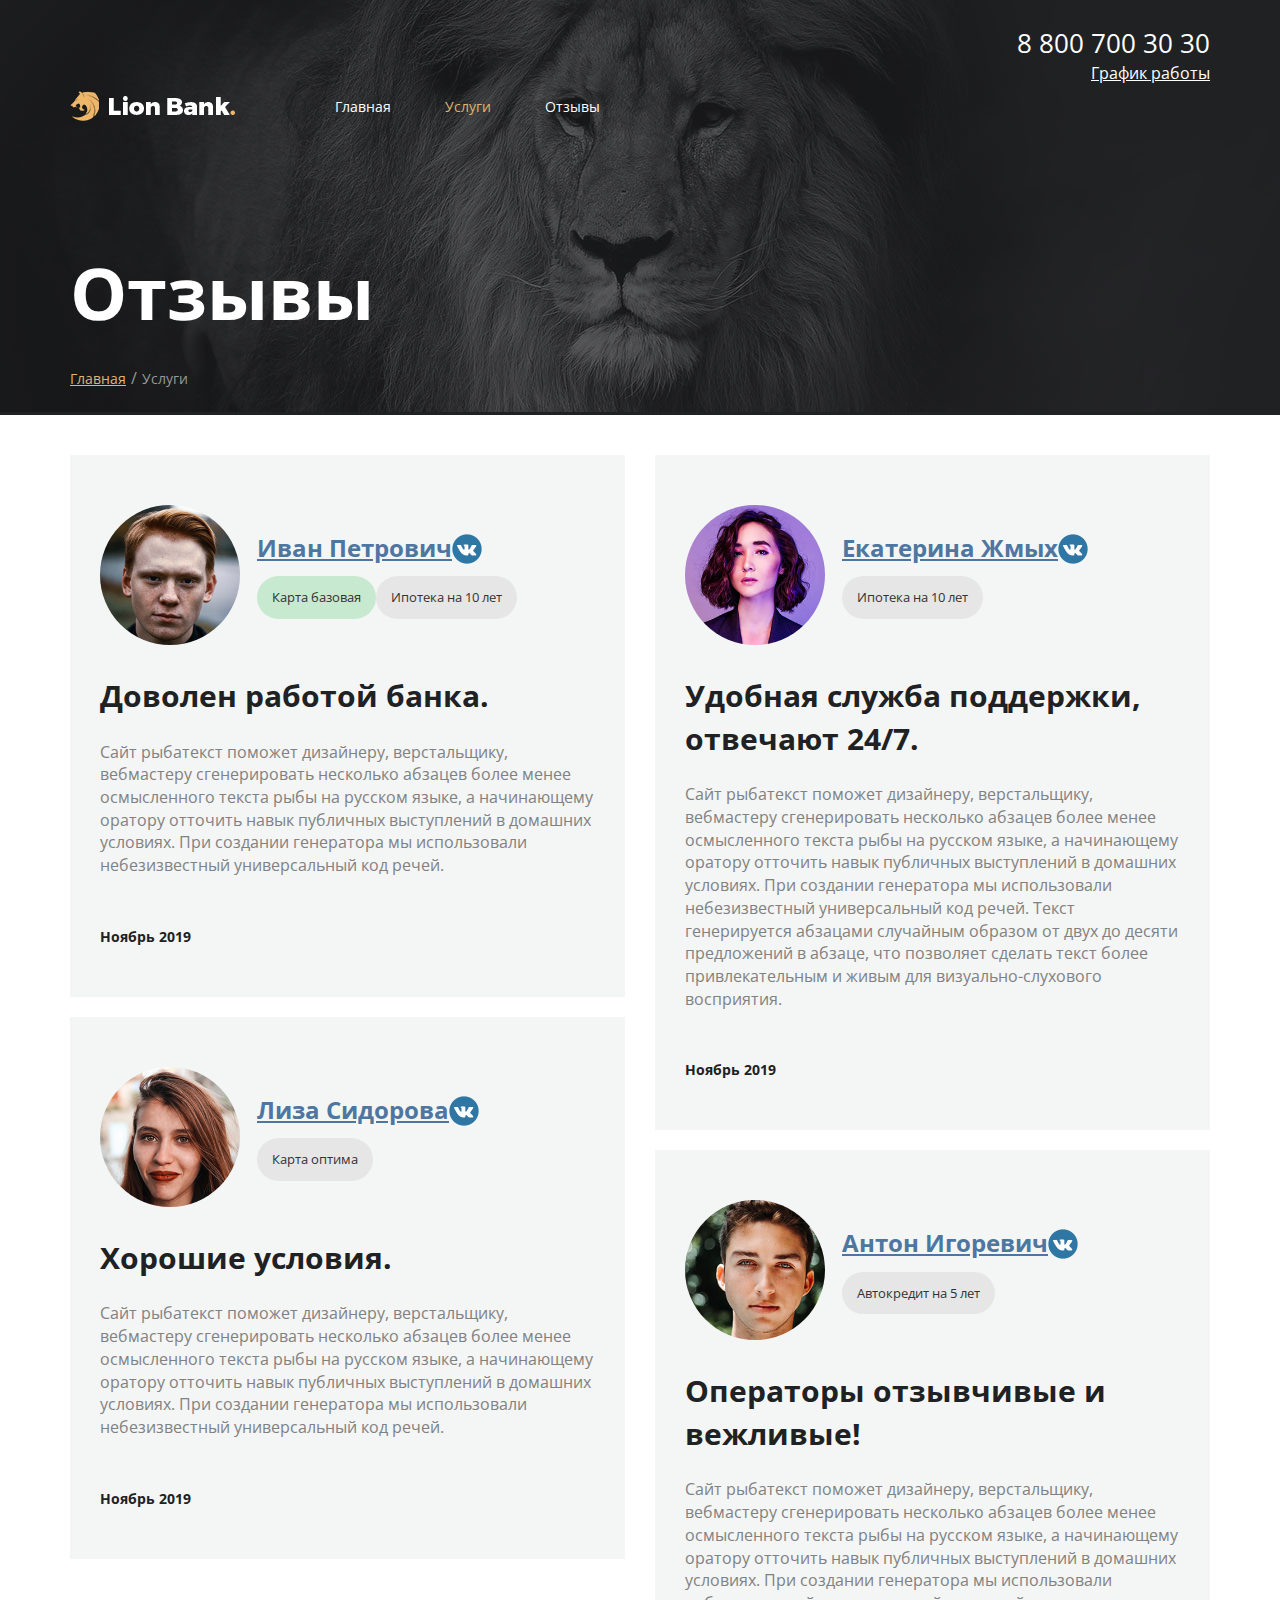
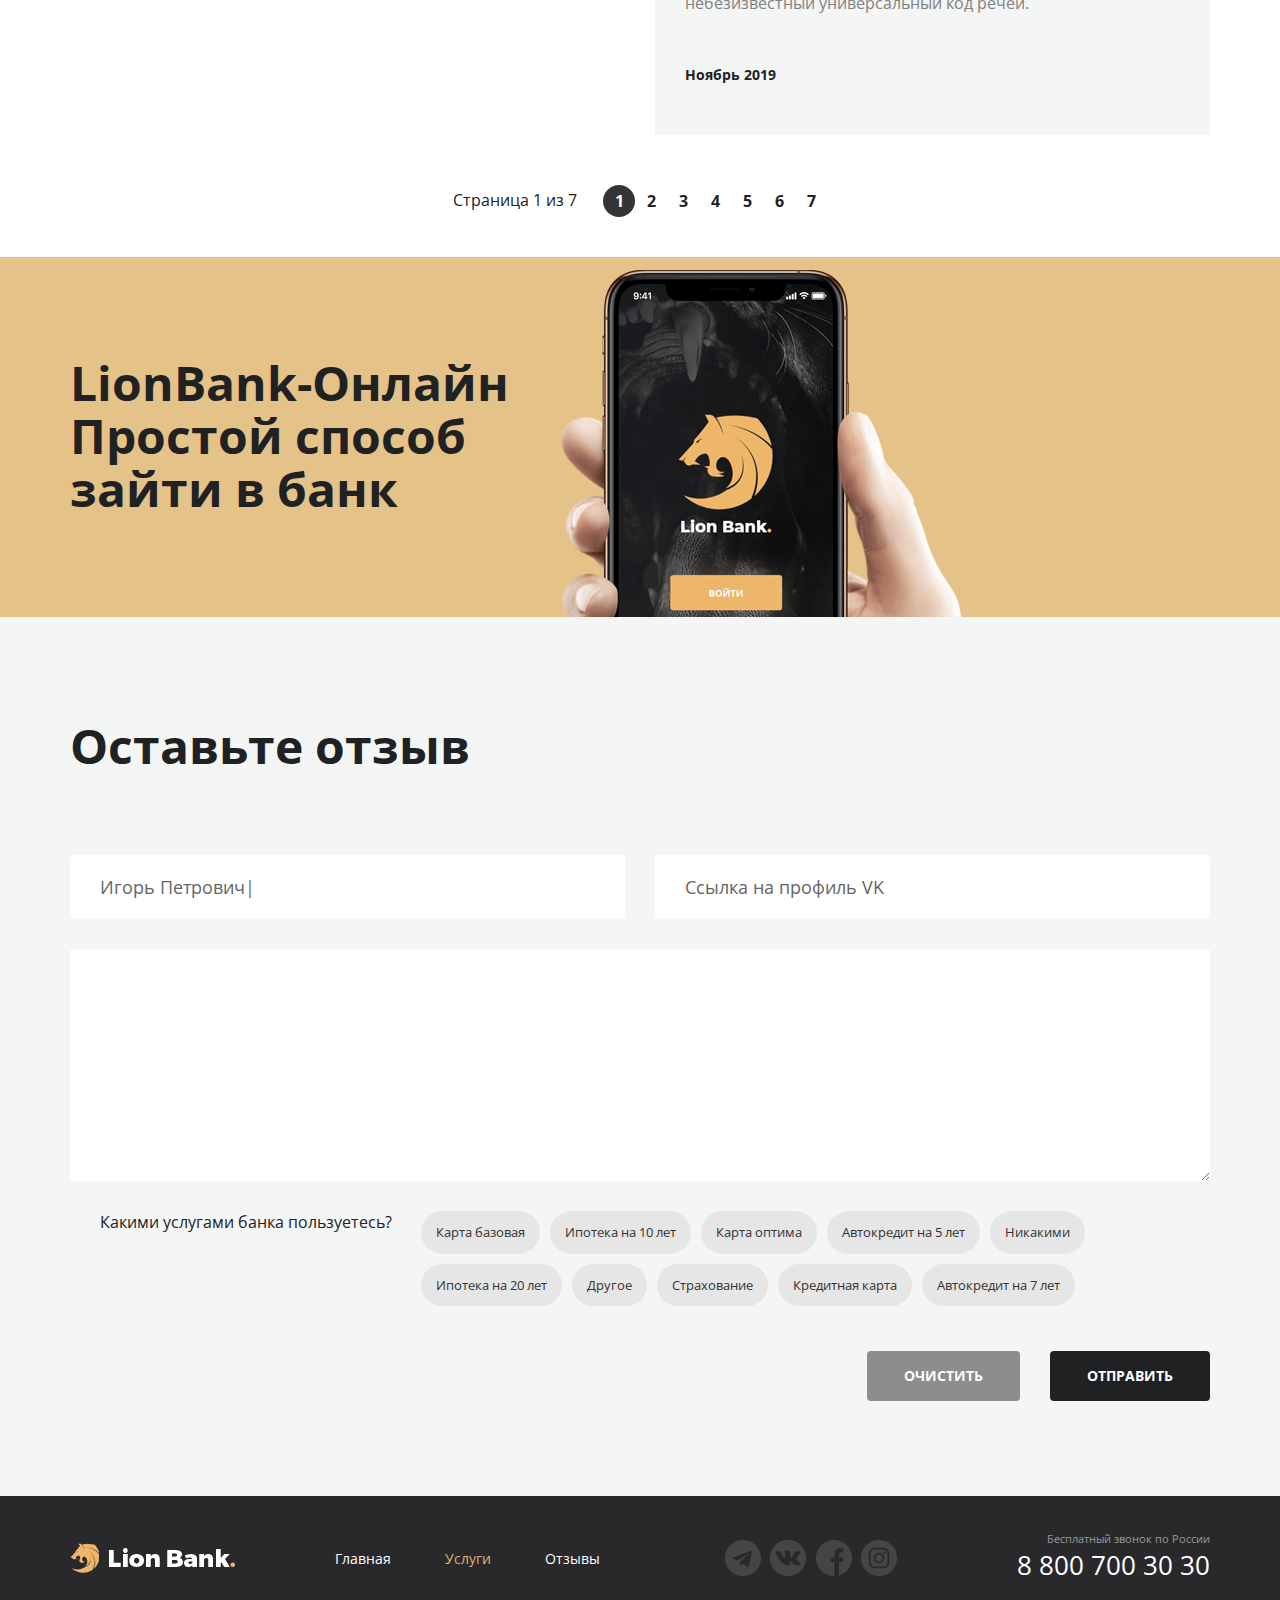
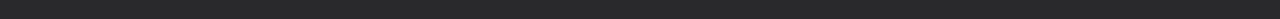
==== reviews.html @ 111468b6 "Add files via upload" ====
<!DOCTYPE html>
<html lang="ru">
<head>
  <meta charset="UTF-8">
  <meta name="viewport" content="width=1200, initial-scale=1.0">
  <link rel="stylesheet" href="./css/main.css">
  <title>Reviews</title>
</head>
<body>
  <div class="wrapper">
    <section class="top-line">
      <div class="container top-line__container">
        <header class="header top-line__header">
          <div class="header__col">
           <a href="/" class="logo">
             <img src="./images/logo.png" alt="lion bank logo" class="logo__img">
            </a>
            <nav class="menu">
              <ul class="menu__list">
                <li class="menu__item">
                 <a href="./main.html" class="menu__link">Главная</a>
                </li>
                <li class="menu__item menu__item--active">
                 <a href="./services.html" class="menu__link">Услуги</a>
                </li>
                <li class="menu__item">
                 <a href="./reviews.html" class="menu__link">Отзывы</a>
                </li>
              </ul>
            </nav>
          </div>
          <div class="header__col header__col--align--right">
           <address class="contacts">
             <a href="tel:+78007003030" class="contacts__phone">8 800 700 30 30</a>
             <div class="contact__dropdown-title">
              <a href="#" class=".contact__dropdown-link">
                График работы
              </a>
              <div class="contact__dropdown-menu">
                <div class="contact__dropdown-days">
                      пн-вс: 09:00 - 20:00
                      Обед: 14:00-14:30
                </div>
              </div>
            </div>
           </address>
          </div>
        </header>
        <h1 class="page-title">Отзывы</h1>
        <nav class="breadcrumbs">
          <ul class="breadcrumbs__list">
            <li class="breadcrumbs__item">
              <a href="./main.html" class="breadcrumbs__link">Главная</a>
            </li>
            <li class="breadcrumbs__item breadcrumbs__item--active">
              <a href="./services.html" class="breadcrumbs__link">Услуги</a>
            </li>
          </ul>
        </nav>
      </div>
    </section>
    <main class="page-content">
      <div class="container">
        <ul class="reviews">
          <li class="reviews__item review">
            <div class="review__header">
              <div class="review__photo">
                <div class="avatar">
                  <img src="./images/content/reviews/ginger.jpg" alt="ginger" class="avatar__img">
                </div>
              </div>
              <div class="review__userdata">
                <a href="#" class="review__user">Иван Петрович</a>
                <ul class="review__tag">
                  <li class="review__tag-item tag tag--bg--green">
                    Карта базовая
                  </li>
                  <li class="review__tag-item tag">
                    Ипотека на 10 лет
                  </li>
                </ul>
              </div>
            </div>
            <div class="review__content">
              <h3 class="review__title">Доволен работой банка.</h3>
              <div class="review__content-text">
                <p>
                  Сайт рыбатекст поможет дизайнеру, 
                  верстальщику, вебмастеру сгенерировать 
                  несколько абзацев более менее осмысленного 
                  текста рыбы на русском языке, а начинающему 
                  оратору отточить навык публичных выступлений 
                  в домашних условиях. При создании генератора 
                  мы использовали небезизвестный универсальный код речей. 
                </p>
              </div>
              <div class="review__date">
                Ноябрь 2019
              </div>
            </div>
          </li>
          <li class="reviews__item review">
            <div class="review__header">
              <div class="review__photo">
                <div class="avatar">
                  <img src="./images/content/reviews/liza.jpg" alt="liza" class="avatar__img">
                </div>
              </div>
              <div class="review__userdata">
                <a href="#" class="review__user">Лиза Сидорова</a>
                <ul class="review__tag">
                  <li class="review__tag-item tag">
                    Карта оптима
                  </li>
                </ul>
              </div>
            </div>
            <div class="review__content">
              <h3 class="review__title">Хорошие условия.</h3>
              <div class="review__content-text">
                <p>
                  Сайт рыбатекст поможет дизайнеру, 
                  верстальщику, вебмастеру сгенерировать 
                  несколько абзацев более менее осмысленного 
                  текста рыбы на русском языке, а начинающему 
                  оратору отточить навык публичных выступлений 
                  в домашних условиях. При создании генератора 
                  мы использовали небезизвестный универсальный код речей. 
                </p>
              </div>
              <div class="review__date">
                Ноябрь 2019
              </div>
            </div>
          </li>
          <li class="reviews__item review">
            <div class="review__header">
              <div class="review__photo">
                <div class="avatar">
                  <img src="./images/content/reviews/girl.jpg" alt="girl" class="avatar__img">
                </div>
              </div>
              <div class="review__userdata">
                <a href="#" class="review__user">Екатерина Жмых</a>
                <ul class="review__tag">
                  <li class="review__tag-item tag">
                    Ипотека на 10 лет
                  </li>
                </ul>
              </div>
            </div>
            <div class="review__content">
              <h3 class="review__title">
                Удобная служба поддержки,
                отвечают 24/7.
              </h3>
              <div class="review__content-text">
                <p>
                  Сайт рыбатекст поможет дизайнеру, 
                  верстальщику, вебмастеру сгенерировать 
                  несколько абзацев более менее осмысленного 
                  текста рыбы на русском языке, а начинающему 
                  оратору отточить навык публичных выступлений 
                  в домашних условиях. При создании генератора мы 
                  использовали небезизвестный универсальный код речей. 
                  Текст генерируется абзацами случайным образом от двух 
                  до десяти предложений в абзаце, что позволяет сделать 
                  текст более привлекательным и живым для визуально-слухового восприятия.
                </p>
              </div>
              <div class="review__date">
                Ноябрь 2019
              </div>
            </div>
          </li>
          <li class="reviews__item review">
            <div class="review__header">
              <div class="review__photo">
                <div class="avatar">
                  <img src="./images/content/reviews/guy.jpg" alt="guy" class="avatar__img">
                </div>
              </div>
              <div class="review__userdata">
                <a href="#" class="review__user">Антон Игоревич</a>
                <ul class="review__tag">
                  <li class="review__tag-item tag">
                    Автокредит на 5 лет
                  </li>
                </ul>
              </div>
            </div>
            <div class="review__content">
              <h3 class="review__title">
                Операторы отзывчивые 
                и вежливые!
              </h3>
              <div class="review__content-text">
                <p>
                  Сайт рыбатекст поможет дизайнеру, 
                  верстальщику, вебмастеру сгенерировать 
                  несколько абзацев более менее осмысленного 
                  текста рыбы на русском языке, а начинающему 
                  оратору отточить навык публичных выступлений 
                  в домашних условиях. При создании генератора 
                  мы использовали небезизвестный универсальный код речей. 
                </p>
              </div>
              <div class="review__date">
                Ноябрь 2019
              </div>
            </div>
          </li>
        </ul>
        <div class="pager pager--theme--light">
          <div class="pager__display">
           Страница 1 из 7
          </div>
          <ul class="pager__list">
           <li class="pager__item pager__item--active"><a href="#" class="pager__link">1</a></li>
           <li class="pager__item"><a href="#" class="pager__link">2</a></li>
           <li class="pager__item"><a href="#" class="pager__link">3</a></li>
           <li class="pager__item"><a href="#" class="pager__link">4</a></li>
           <li class="pager__item"><a href="#" class="pager__link">5</a></li>
           <li class="pager__item"><a href="#" class="pager__link">6</a></li>
           <li class="pager__item"><a href="#" class="pager__link">7</a></li>
         </ul>
        </div>
      </div>
    </main>
    <section class="separator">
     <div class="container">
       <div class="separator__content">
         <h2 class="separator__title">
          LionBank-Онлайн
          Простой способ 
          зайти в банк
         </h2>
       </div>
     </div>
    </section>
    <section class="inner-section inner-section--bg--grey">
      <div class="container">
        <h2 class="inner-section__title">Оставьте отзыв</h2>
        <form class="form">
          <div class="form__row">
            <input type="text"  placeholder="Игорь Петрович|" class="form__input">
            <input type="text" placeholder="Ссылка на профиль VK" class="form__input">
          </div>
          <div class="form__row">
            <textarea name="text" class="form__input form__input--textarea"></textarea>
          </div>
          <div class="form__controls">
            <div class="form__controls-title">
              Какими услугами банка пользуетесь?
            </div>
            <ul class="controls">
              <li class="controls__item">
                <label class="controls__elem">
                  <input type="checkbox" class="controls__checkbox">
                  <div class="tag controls__tag">Карта базовая</div>
                </label>
              </li>
              <li class="controls__item">
                <label class="controls__elem">
                  <input type="checkbox" class="controls__checkbox">
                  <div class="tag controls__tag">Ипотека на 10 лет</div>
                </label>
              </li>
              <li class="controls__item">
                <label class="controls__elem">
                  <input type="checkbox" class="controls__checkbox">
                  <div class="tag controls__tag">Карта оптима</div>
                </label>
              </li>
              <li class="controls__item">
                <label class="controls__elem">
                  <input type="checkbox" class="controls__checkbox">
                  <div class="tag controls__tag">Автокредит на 5 лет</div>
                </label>
              </li>
              <li class="controls__item">
                <label class="controls__elem">
                  <input type="checkbox" class="controls__checkbox">
                  <div class="tag controls__tag">Никакими</div>
                </label>
              </li>
              <li class="controls__item">
                <label class="controls__elem">
                  <input type="checkbox" class="controls__checkbox">
                  <div class="tag controls__tag">Ипотека на 20 лет</div>
                </label>
              </li>
              <li class="controls__item">
                <label class="controls__elem">
                  <input type="checkbox" class="controls__checkbox">
                  <div class="tag controls__tag">Другое</div>
                </label>
              </li>
              <li class="controls__item">
                <label class="controls__elem">
                  <input type="checkbox" class="controls__checkbox">
                  <div class="tag controls__tag">Страхование </div>
                </label>
              </li>
              <li class="controls__item">
                <label class="controls__elem">
                  <input type="checkbox" class="controls__checkbox">
                  <div class="tag controls__tag">Кредитная карта</div>
                </label>
              </li>
              <li class="controls__item">
                <label class="controls__elem">
                  <input type="checkbox" class="controls__checkbox">
                  <div class="tag controls__tag">Автокредит на 7 лет</div>
                </label>
              </li>
            </ul>
          </div>
          <div class="form__btns">
            <button type="reset" class="btn form__btn btn--color--grey">очистить</button>
            <button type="submit" class="btn form__btn btn--color--black">отправить</button>
          </div>
        </form>
      </div>
    </section>
    <footer class="inner-footer">
      <div class="container inner-footer__container">
        <div class="footer">
          <div class="footer__col">
           <a href="/" class="logo">
             <img src="./images/logo.png" alt="lion bank logo" class="logo__img">
            </a>
            <nav class="menu">
              <ul class="menu__list">
                <li class="menu__item">
                 <a href="./main.html" class="menu__link">Главная</a>
                </li>
                <li class="menu__item menu__item--active">
                 <a href="./services.html" class="menu__link">Услуги</a>
                </li>
                <li class="menu__item">
                 <a href="./reviews.html" class="menu__link">Отзывы</a>
                </li>
              </ul>
            </nav>
          </div>
          <div class="footter__col footer__col--align--right">
           <ul class="socials">
             <li class="socials__item socials__item--icon--telegram">
               <a href="#" class="socials__link"></a>
             </li>
             <li class="socials__item socials__item--icon--vk">
              <a href="#" class="socials__link"></a>
            </li>
            <li class="socials__item socials__item--icon--fb">
              <a href="#" class="socials__link"></a>
            </li>
            <li class="socials__item socials__item--icon--insta">
              <a href="#" class="socials__link"></a>
            </li>
           </ul>
           <address class="contacts">
             <div class="contacts__desc">
              Бесплатный звонок по России
             </div>
             <a href="tel:+78007003030" class="contacts__phone">8 800 700 30 30</a>
           </address>
          </div>
        </div>
      </div>
    </footer>
  </div>
</body>
</html>
---- css/main.css ----
@import url('./layout/fonts.css');
@import url('./layout/normalize.css');
@import url('./layout/bases.css');
@import url('./blocks/header.css');
@import url('./blocks/offers.css');
@import url('./blocks/news.css');
@import url('./blocks/paginator.css');
@import url('./blocks/about.css');
@import url('./blocks/footer.css');
@import url('./blocks/main-content.css');
@import url('./blocks/partners.css');
@import url('./blocks/reviews.css');
@import url('./blocks/separator.css');
@import url('./blocks/form.css');
@import url('./blocks/animation.css');
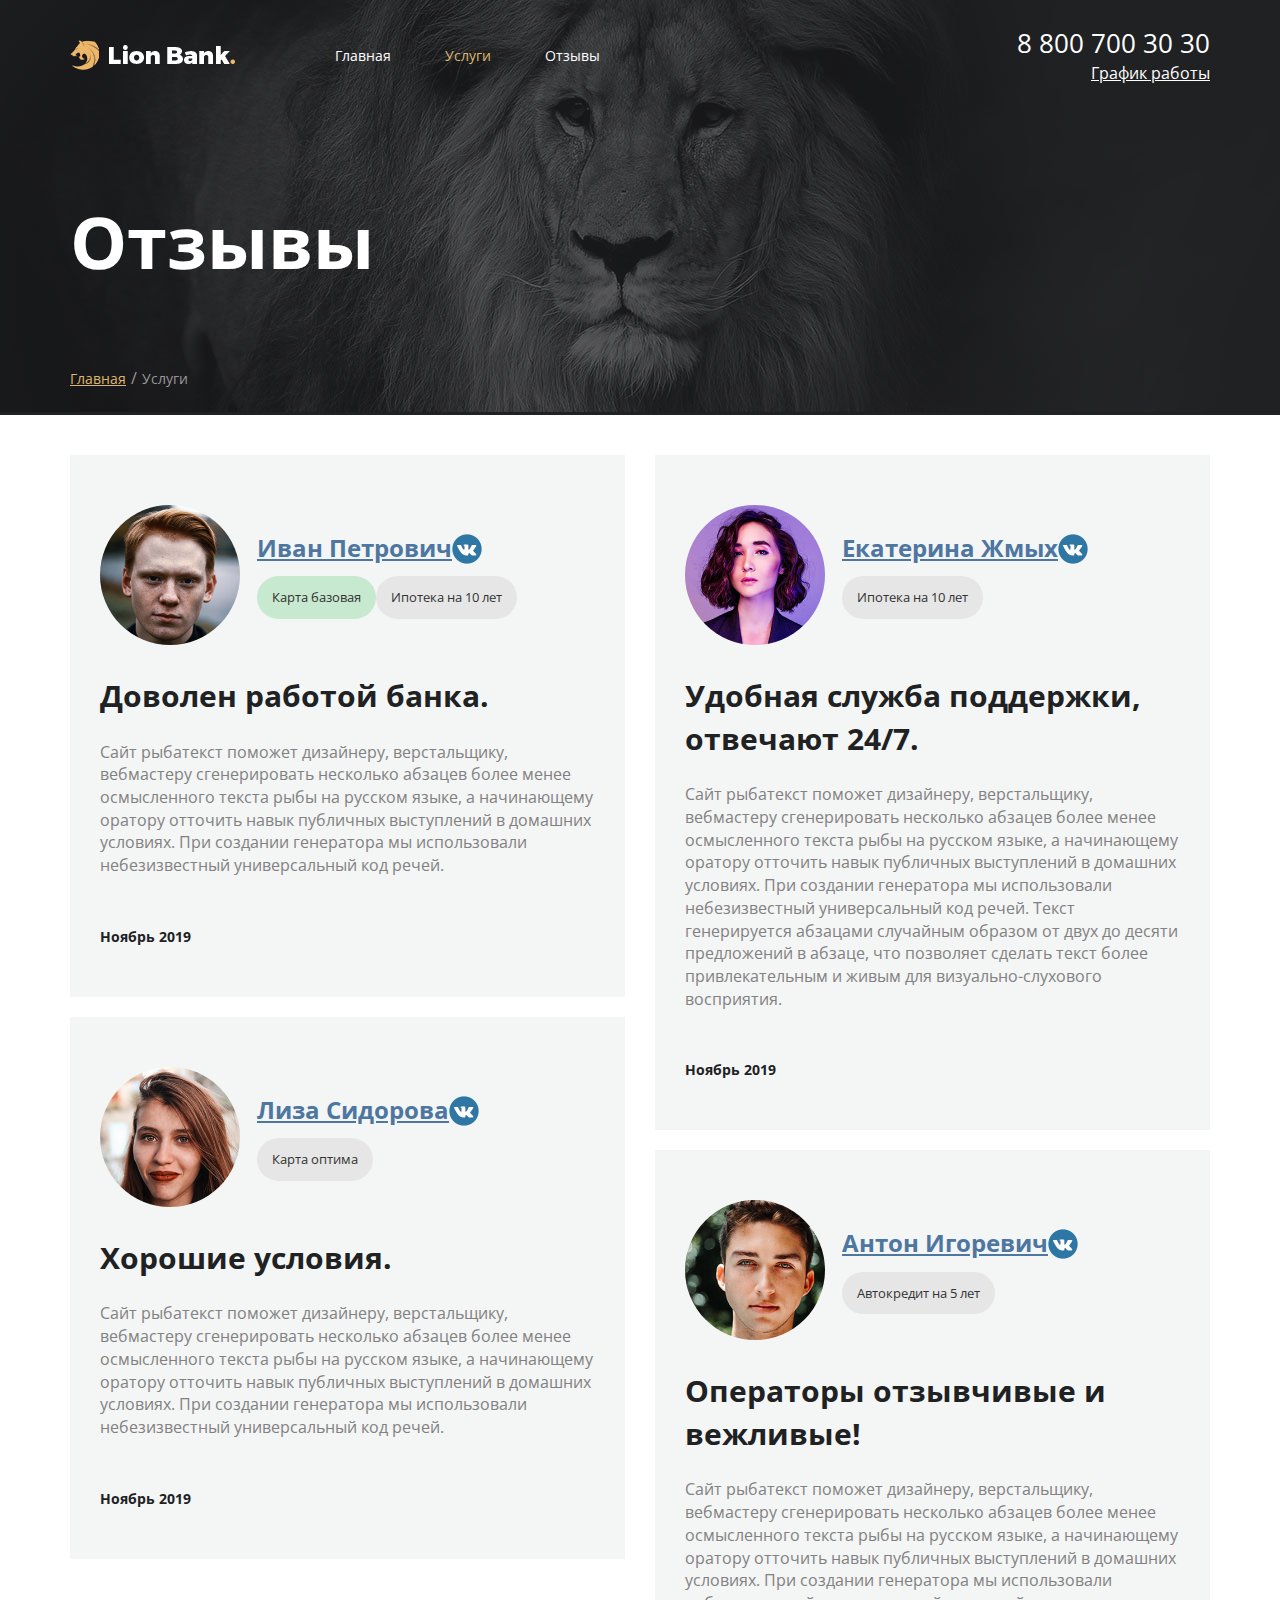
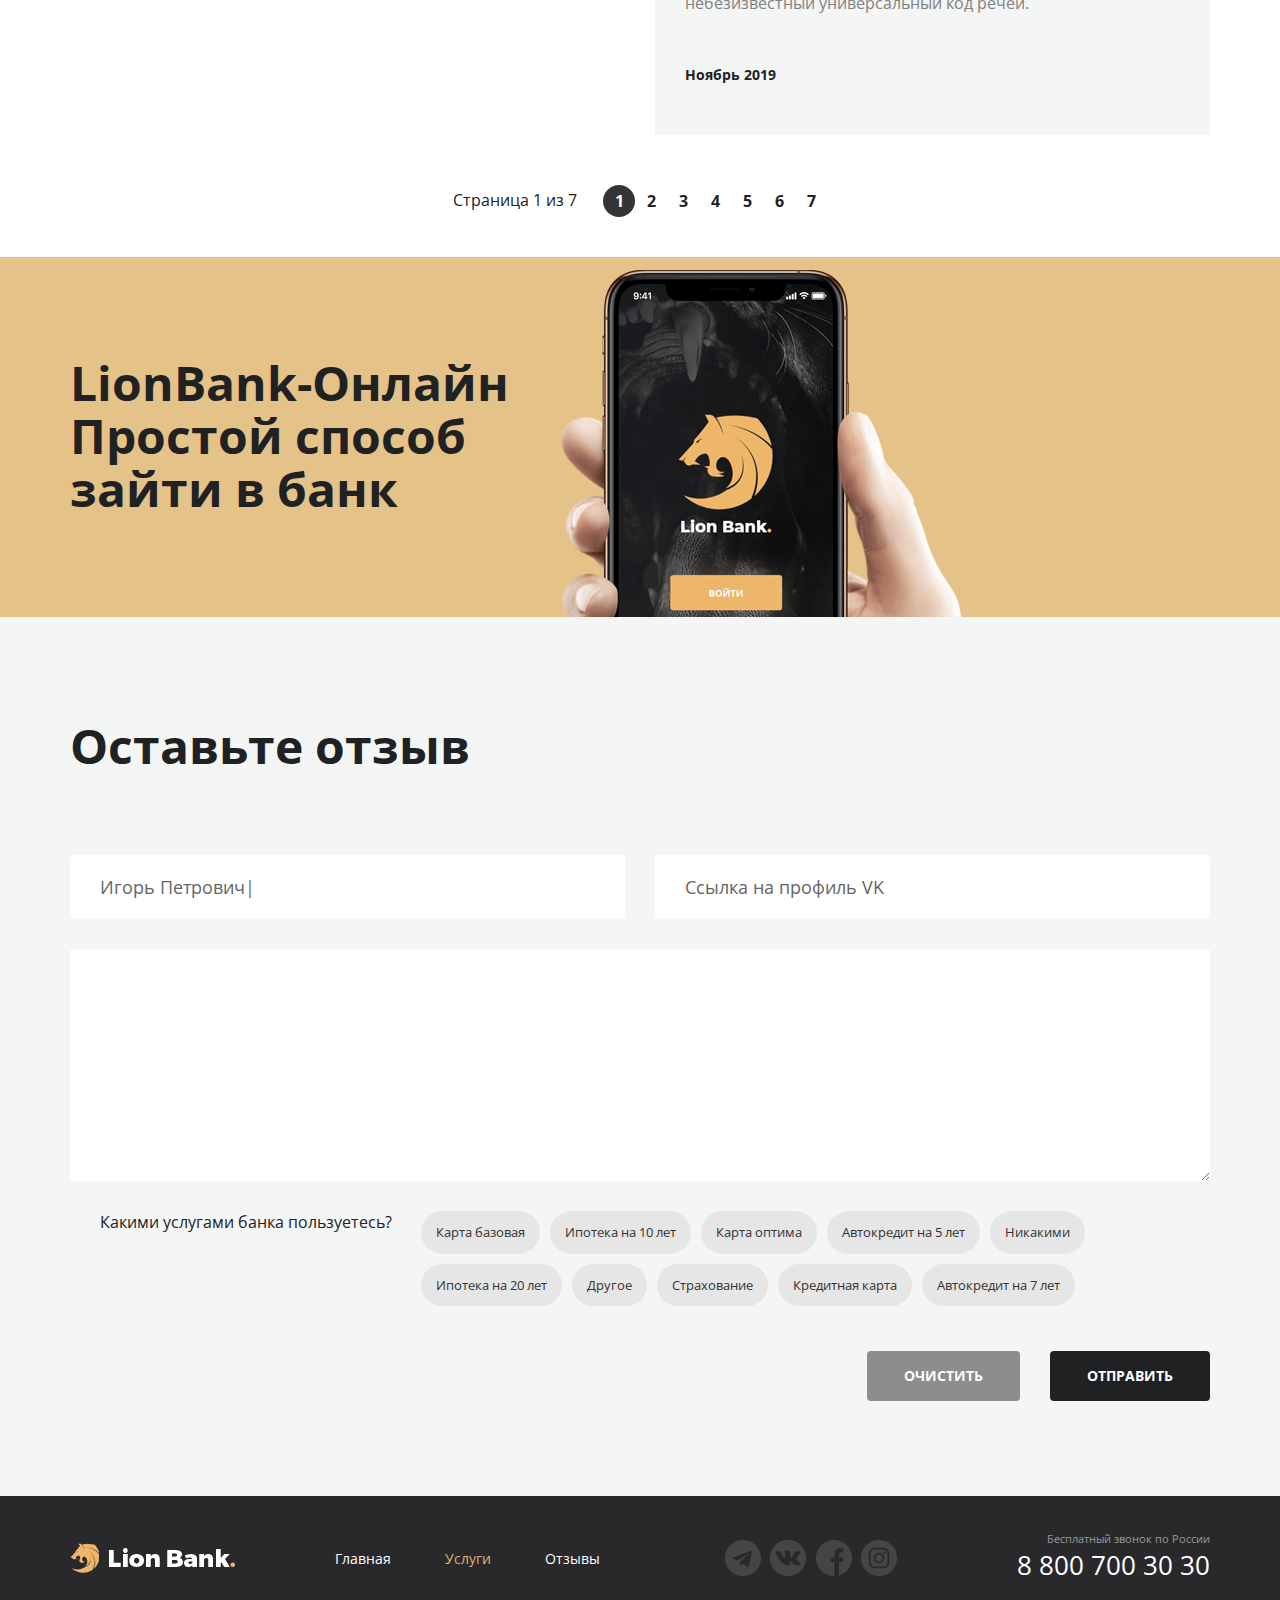
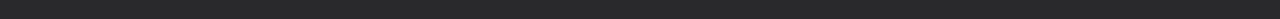
==== commit 45ba2c92: "Add files via upload" ====
--- a/reviews.html
+++ b/reviews.html
@@ -36,7 +36,7 @@
               <a href="#" class=".contact__dropdown-link">
                 График работы
               </a>
-              <div class="contact__dropdown-menu">
+              <div class="contact__dropdown-menu contact__dropdow-menu-drop">
                 <div class="contact__dropdown-days">
                       пн-вс: 09:00 - 20:00
                       Обед: 14:00-14:30
